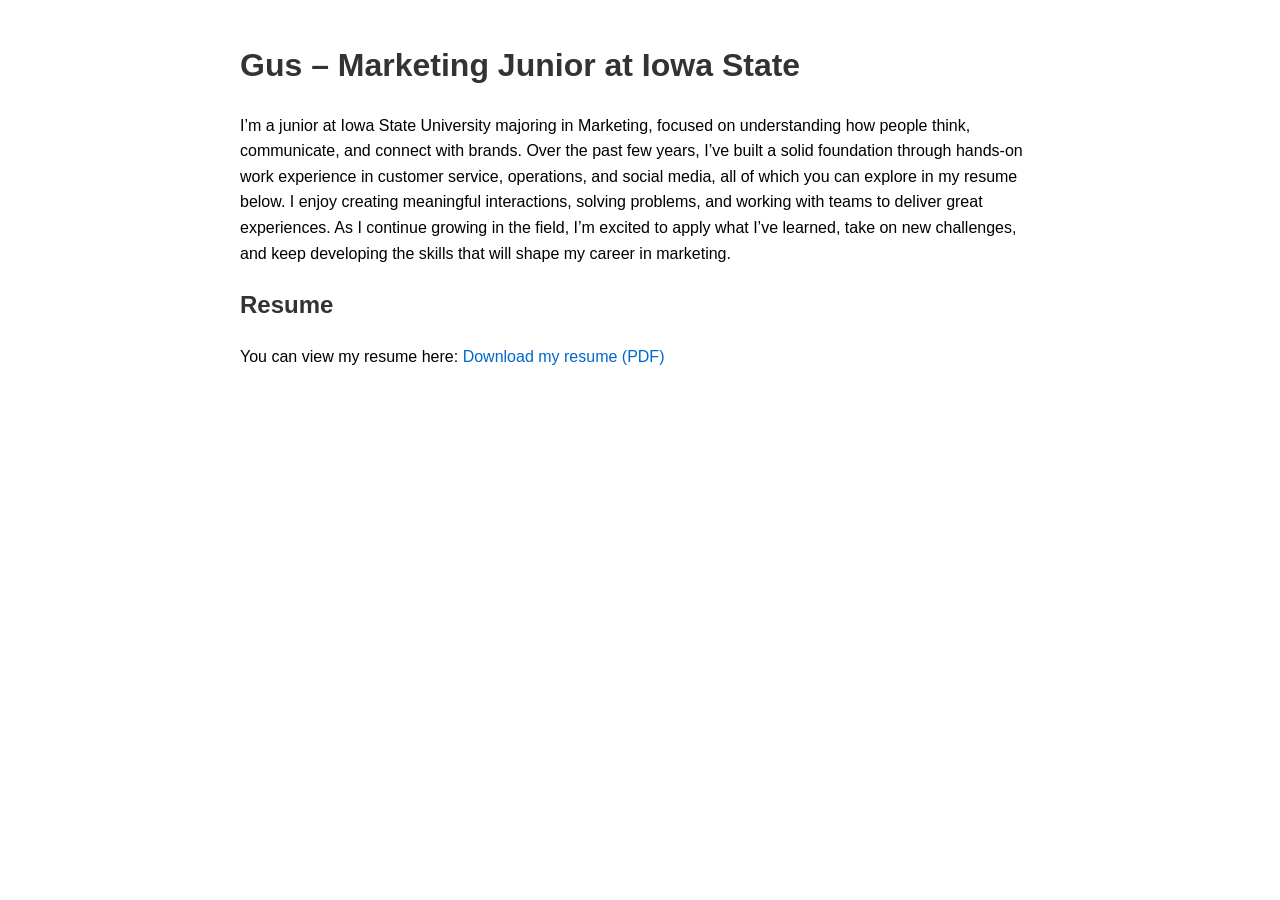
==== index.html @ 8b68fa92 "Create index.html" ====
<!DOCTYPE html>
<html lang="en">
<head>
  <meta charset="UTF-8">
  <title>Gus – Marketing Junior at Iowa State</title>
  <style>
    body {
      font-family: Arial, sans-serif;
      max-width: 800px;
      margin: 40px auto;
      line-height: 1.6;
    }
    h1, h2 {
      color: #333;
    }
    a {
      color: #0066cc;
      text-decoration: none;
    }
    a:hover {
      text-decoration: underline;
    }
  </style>
</head>
<body>
  <h1>Gus – Marketing Junior at Iowa State</h1>

  <p>
    I’m a junior at Iowa State University majoring in Marketing, focused on understanding how people think,
    communicate, and connect with brands. Over the past few years, I’ve built a solid foundation through
    hands-on work experience in customer service, operations, and social media, all of which you can explore
    in my resume below. I enjoy creating meaningful interactions, solving problems, and working with teams to
    deliver great experiences. As I continue growing in the field, I’m excited to apply what I’ve learned,
    take on new challenges, and keep developing the skills that will shape my career in marketing.
  </p>

  <h2>Resume</h2>
  <p>
    You can view my resume here:
    <a href="resume.pdf" target="_blank">Download my resume (PDF)</a>
  </p>
</body>
</html>
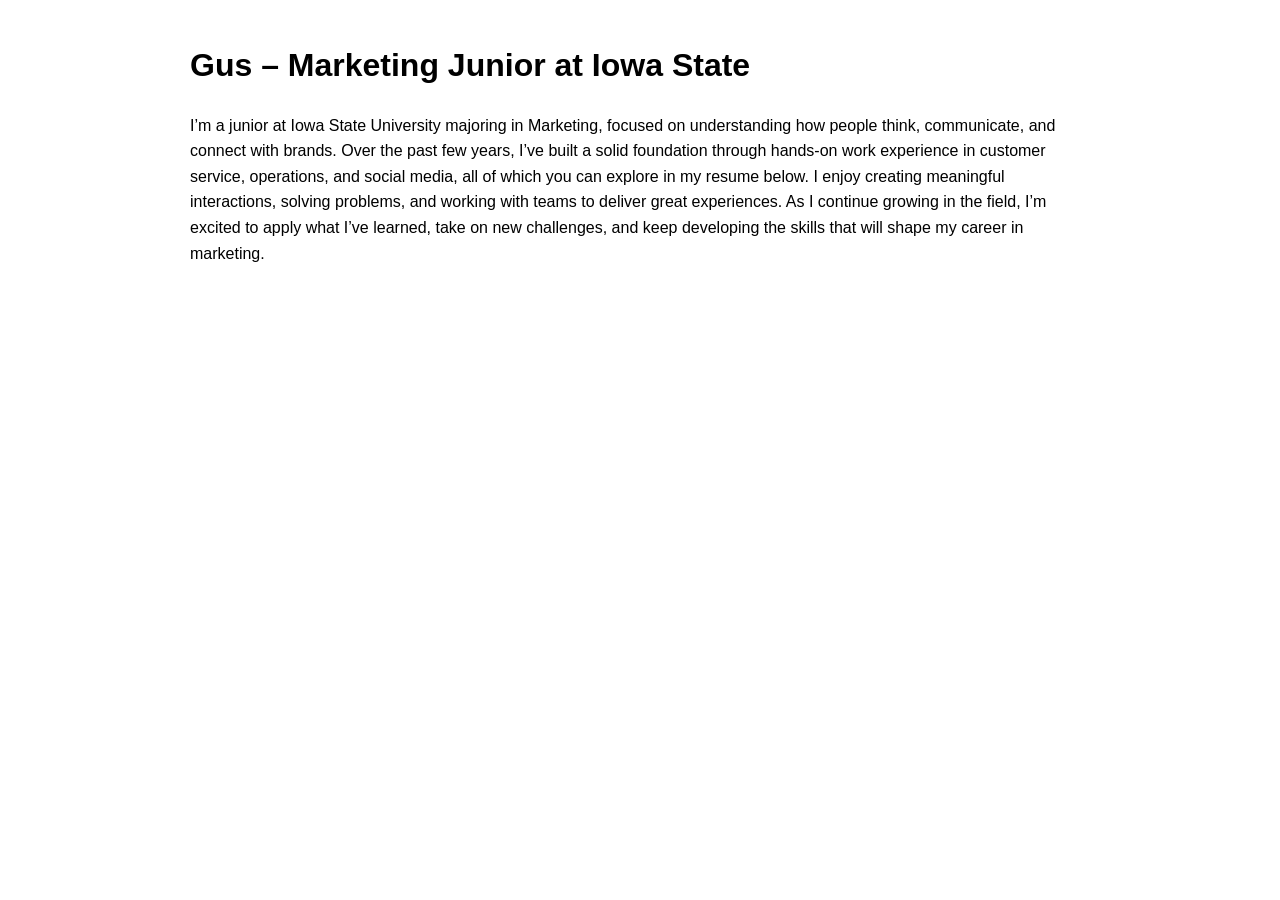
==== commit 9fb8c91e: "Update index.html" ====
--- a/index.html
+++ b/index.html
@@ -3,26 +3,45 @@
 <head>
   <meta charset="UTF-8">
   <title>Gus – Marketing Junior at Iowa State</title>
+
   <style>
     body {
       font-family: Arial, sans-serif;
-      max-width: 800px;
+      max-width: 900px;
       margin: 40px auto;
       line-height: 1.6;
     }
-    h1, h2 {
-      color: #333;
+
+    nav {
+      background: #222;
+      padding: 12px;
+      margin-bottom: 30px;
     }
-    a {
-      color: #0066cc;
+
+    .nav-list {
+      list-style: none;
+      display: flex;
+      gap: 25px;
+      margin: 0;
+      padding: 0;
+    }
+
+    .nav-list a {
+      color: white;
       text-decoration: none;
+      font-size: 18px;
     }
-    a:hover {
+
+    .nav-list a:hover {
       text-decoration: underline;
     }
   </style>
+
+  <script src="navigation.js"></script>
 </head>
+
 <body>
+
   <h1>Gus – Marketing Junior at Iowa State</h1>
 
   <p>
@@ -34,10 +53,5 @@
     take on new challenges, and keep developing the skills that will shape my career in marketing.
   </p>
 
-  <h2>Resume</h2>
-  <p>
-    You can view my resume here:
-    <a href="resume.pdf" target="_blank">Download my resume (PDF)</a>
-  </p>
 </body>
 </html>
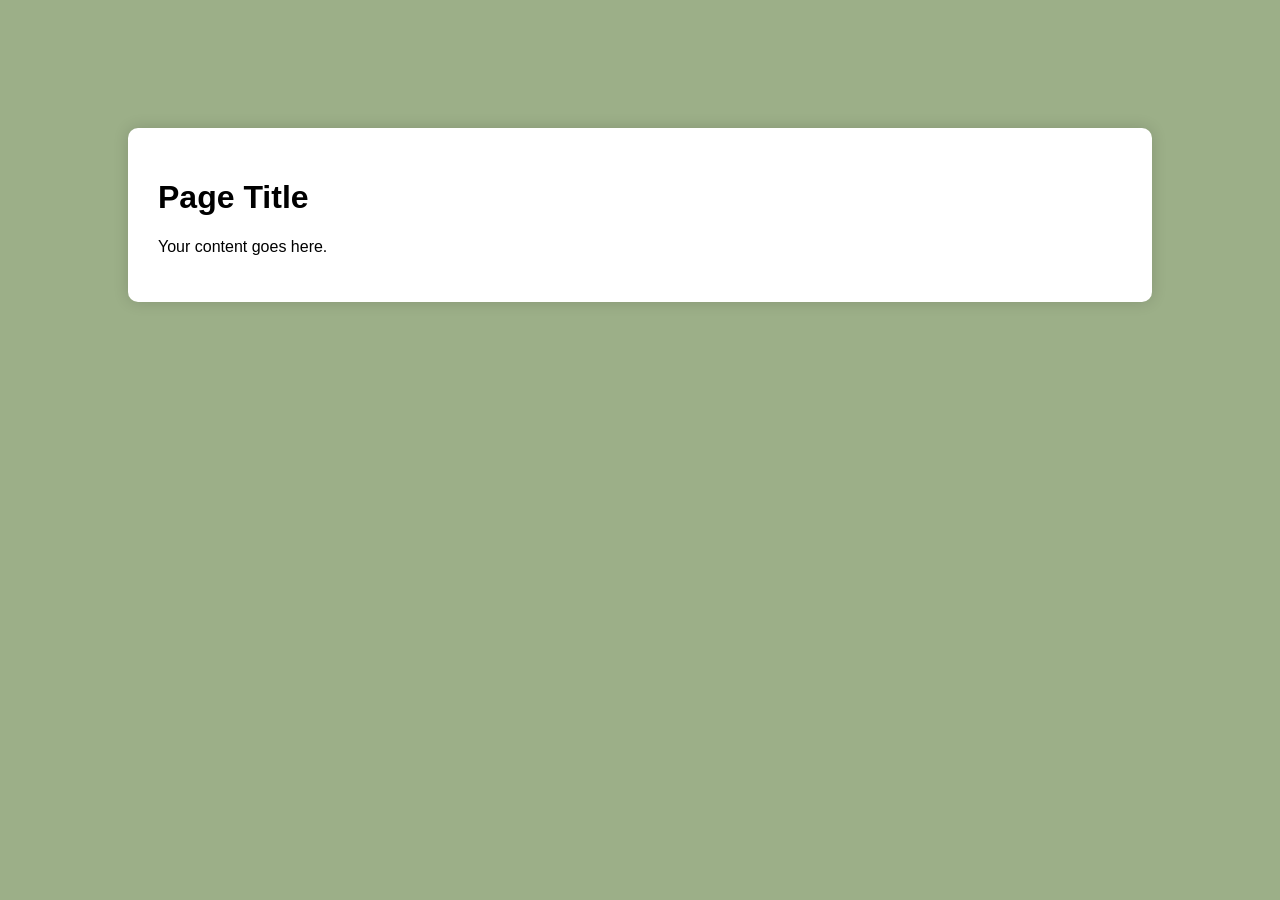
==== commit 74d5c762: "Update index.html" ====
--- a/index.html
+++ b/index.html
@@ -1,57 +1,14 @@
 <!DOCTYPE html>
-<html lang="en">
+<html>
 <head>
-  <meta charset="UTF-8">
-  <title>Gus – Marketing Junior at Iowa State</title>
-
-  <style>
-    body {
-      font-family: Arial, sans-serif;
-      max-width: 900px;
-      margin: 40px auto;
-      line-height: 1.6;
-    }
-
-    nav {
-      background: #222;
-      padding: 12px;
-      margin-bottom: 30px;
-    }
-
-    .nav-list {
-      list-style: none;
-      display: flex;
-      gap: 25px;
-      margin: 0;
-      padding: 0;
-    }
-
-    .nav-list a {
-      color: white;
-      text-decoration: none;
-      font-size: 18px;
-    }
-
-    .nav-list a:hover {
-      text-decoration: underline;
-    }
-  </style>
-
+  <link rel="stylesheet" href="style.css">
   <script src="navigation.js"></script>
 </head>
 
 <body>
-
-  <h1>Gus – Marketing Junior at Iowa State</h1>
-
-  <p>
-    I’m a junior at Iowa State University majoring in Marketing, focused on understanding how people think,
-    communicate, and connect with brands. Over the past few years, I’ve built a solid foundation through
-    hands-on work experience in customer service, operations, and social media, all of which you can explore
-    in my resume below. I enjoy creating meaningful interactions, solving problems, and working with teams to
-    deliver great experiences. As I continue growing in the field, I’m excited to apply what I’ve learned,
-    take on new challenges, and keep developing the skills that will shape my career in marketing.
-  </p>
-
+  <div class="wrapper">
+    <h1>Page Title</h1>
+    <p>Your content goes here.</p>
+  </div>
 </body>
 </html>
--- a/style.css
+++ b/style.css
@@ -0,0 +1,42 @@
+/* Sage green background with centered content */
+body {
+  margin: 0;
+  padding: 0;
+  background-color: #9caf88; /* sage green */
+  font-family: Arial, sans-serif;
+}
+
+/* Content wrapper with 10% margins on all sides */
+.wrapper {
+  margin: 10%;
+  background: white;
+  padding: 30px;
+  border-radius: 10px;
+  box-shadow: 0 0 15px rgba(0,0,0,0.15);
+}
+
+/* Navigation bar styling */
+nav {
+  background: #556b2f; /* darker sage tone */
+  padding: 12px;
+  margin-bottom: 25px;
+  border-radius: 8px;
+}
+
+.nav-list {
+  list-style: none;
+  display: flex;
+  gap: 25px;
+  margin: 0;
+  padding: 0;
+}
+
+.nav-list a {
+  color: white;
+  text-decoration: none;
+  font-size: 18px;
+}
+
+.nav-list a:hover {
+  text-decoration: underline;
+}
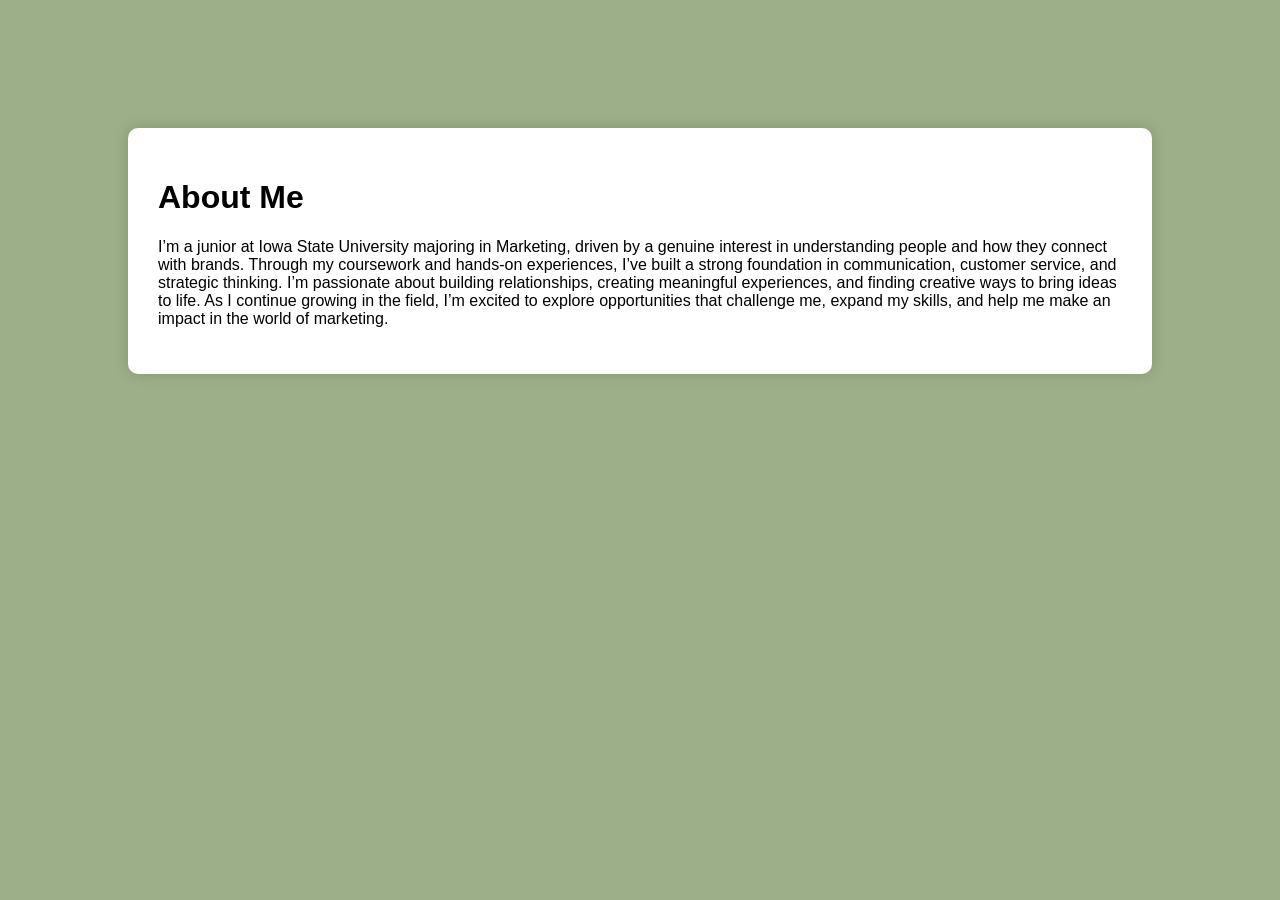
==== commit cbe851be: "Update index.html" ====
--- a/index.html
+++ b/index.html
@@ -7,8 +7,12 @@
 
 <body>
   <div class="wrapper">
-    <h1>Page Title</h1>
-    <p>Your content goes here.</p>
+    <h1>About Me</h1>
+
+    <p>
+      I’m a junior at Iowa State University majoring in Marketing, driven by a genuine interest in understanding people and how they connect with brands. Through my coursework and hands‑on experiences, I’ve built a strong foundation in communication, customer service, and strategic thinking. I’m passionate about building relationships, creating meaningful experiences, and finding creative ways to bring ideas to life. As I continue growing in the field, I’m excited to explore opportunities that challenge me, expand my skills, and help me make an impact in the world of marketing.
+    </p>
+
   </div>
 </body>
 </html>
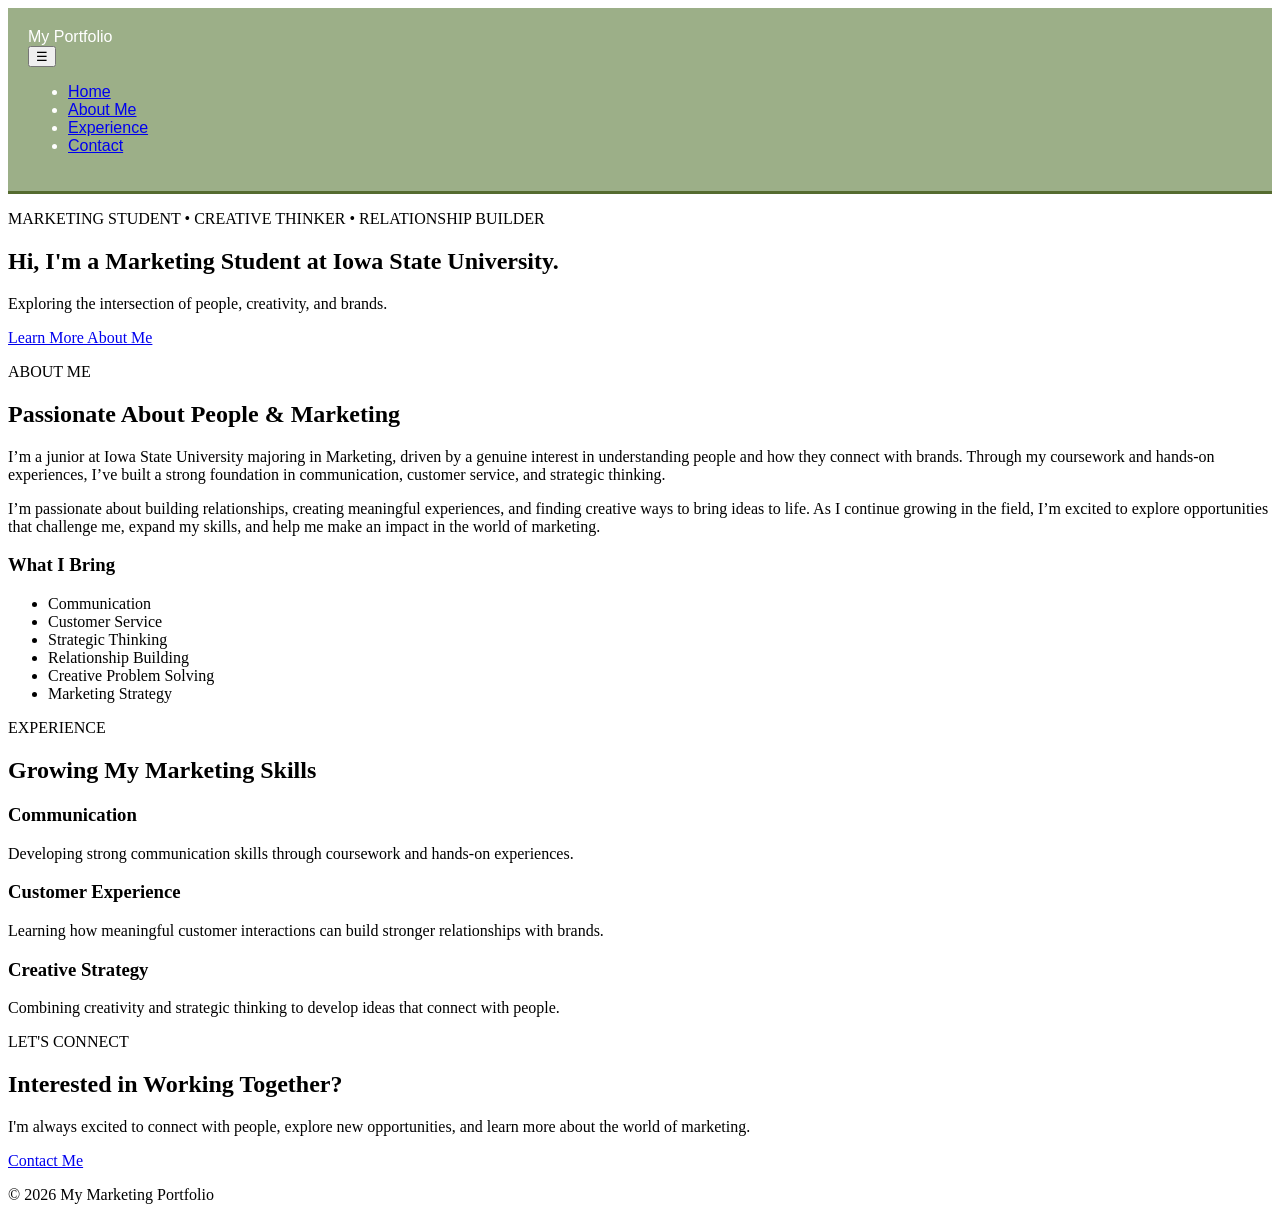
==== commit 5466aa80: "Update index.html" ====
--- a/index.html
+++ b/index.html
@@ -1,18 +1,142 @@
 <!DOCTYPE html>
-<html>
+<html lang="en">
 <head>
-  <link rel="stylesheet" href="style.css">
-  <script src="navigation.js"></script>
+    <meta charset="UTF-8">
+    <meta name="viewport" content="width=device-width, initial-scale=1.0">
+    <title>Marketing Portfolio | Iowa State University</title>
+    <link rel="stylesheet" href="style.css">
 </head>
 
 <body>
-  <div class="wrapper">
-    <h1>About Me</h1>
 
-    <p>
-      I’m a junior at Iowa State University majoring in Marketing, driven by a genuine interest in understanding people and how they connect with brands. Through my coursework and hands‑on experiences, I’ve built a strong foundation in communication, customer service, and strategic thinking. I’m passionate about building relationships, creating meaningful experiences, and finding creative ways to bring ideas to life. As I continue growing in the field, I’m excited to explore opportunities that challenge me, expand my skills, and help me make an impact in the world of marketing.
-    </p>
+    <!-- Navigation -->
+    <header>
+        <nav class="navbar">
+            <div class="logo">My Portfolio</div>
 
-  </div>
+            <button class="menu-toggle" id="menu-toggle" aria-label="Toggle navigation">
+                ☰
+            </button>
+
+            <ul class="nav-links" id="nav-links">
+                <li><a href="#home">Home</a></li>
+                <li><a href="#about">About Me</a></li>
+                <li><a href="#experience">Experience</a></li>
+                <li><a href="#contact">Contact</a></li>
+            </ul>
+        </nav>
+    </header>
+
+    <!-- Hero Section -->
+    <main>
+        <section id="home" class="hero">
+            <div class="hero-content">
+                <p class="intro">MARKETING STUDENT • CREATIVE THINKER • RELATIONSHIP BUILDER</p>
+
+                <h1>Hi, I'm a Marketing Student at Iowa State University.</h1>
+
+                <p class="hero-text">
+                    Exploring the intersection of people, creativity, and brands.
+                </p>
+
+                <a href="#about" class="button">Learn More About Me</a>
+            </div>
+        </section>
+
+        <!-- About Section -->
+        <section id="about" class="about section">
+            <div class="section-heading">
+                <p class="eyebrow">ABOUT ME</p>
+                <h2>Passionate About People & Marketing</h2>
+            </div>
+
+            <div class="about-content">
+                <div class="about-text">
+                    <p>
+                        I’m a junior at Iowa State University majoring in Marketing,
+                        driven by a genuine interest in understanding people and how
+                        they connect with brands. Through my coursework and hands-on
+                        experiences, I’ve built a strong foundation in communication,
+                        customer service, and strategic thinking.
+                    </p>
+
+                    <p>
+                        I’m passionate about building relationships, creating
+                        meaningful experiences, and finding creative ways to bring
+                        ideas to life. As I continue growing in the field, I’m excited
+                        to explore opportunities that challenge me, expand my skills,
+                        and help me make an impact in the world of marketing.
+                    </p>
+                </div>
+
+                <div class="skills">
+                    <h3>What I Bring</h3>
+                    <ul>
+                        <li>Communication</li>
+                        <li>Customer Service</li>
+                        <li>Strategic Thinking</li>
+                        <li>Relationship Building</li>
+                        <li>Creative Problem Solving</li>
+                        <li>Marketing Strategy</li>
+                    </ul>
+                </div>
+            </div>
+        </section>
+
+        <!-- Experience Section -->
+        <section id="experience" class="experience section">
+            <div class="section-heading">
+                <p class="eyebrow">EXPERIENCE</p>
+                <h2>Growing My Marketing Skills</h2>
+            </div>
+
+            <div class="cards">
+                <div class="card">
+                    <h3>Communication</h3>
+                    <p>
+                        Developing strong communication skills through coursework
+                        and hands-on experiences.
+                    </p>
+                </div>
+
+                <div class="card">
+                    <h3>Customer Experience</h3>
+                    <p>
+                        Learning how meaningful customer interactions can build
+                        stronger relationships with brands.
+                    </p>
+                </div>
+
+                <div class="card">
+                    <h3>Creative Strategy</h3>
+                    <p>
+                        Combining creativity and strategic thinking to develop
+                        ideas that connect with people.
+                    </p>
+                </div>
+            </div>
+        </section>
+
+        <!-- Contact Section -->
+        <section id="contact" class="contact section">
+            <p class="eyebrow">LET'S CONNECT</p>
+            <h2>Interested in Working Together?</h2>
+            <p>
+                I'm always excited to connect with people, explore new opportunities,
+                and learn more about the world of marketing.
+            </p>
+
+            <a href="mailto:your-email@example.com" class="button">
+                Contact Me
+            </a>
+        </section>
+    </main>
+
+    <!-- Footer -->
+    <footer>
+        <p>© 2026 My Marketing Portfolio</p>
+    </footer>
+
+    <script src="script.js"></script>
 </body>
 </html>
--- a/style.css
+++ b/style.css
@@ -1,42 +1,54 @@
-/* Sage green background with centered content */
-body {
-  margin: 0;
-  padding: 0;
+/* Header and navigation styling */
+header {
   background-color: #9caf88; /* sage green */
+  color: #fff;
+  padding: 20px;
+  border-bottom: 3px solid #556b2f;
   font-family: Arial, sans-serif;
 }
 
-/* Content wrapper with 10% margins on all sides */
-.wrapper {
-  margin: 10%;
-  background: white;
-  padding: 30px;
-  border-radius: 10px;
-  box-shadow: 0 0 15px rgba(0,0,0,0.15);
+.top-bar {
+  display: flex;
+  justify-content: space-between;
+  align-items: center;
+  margin-bottom: 15px;
 }
 
-/* Navigation bar styling */
-nav {
-  background: #556b2f; /* darker sage tone */
-  padding: 12px;
-  margin-bottom: 25px;
-  border-radius: 8px;
+.logo img {
+  height: 60px;
 }
 
-.nav-list {
+.site-info {
+  font-size: 14px;
+  color: #333;
+  max-width: 60%;
+  background-color: #f5f5f5;
+  padding: 10px;
+  border-radius: 6px;
+}
+
+.primary-nav ul,
+.secondary-nav ul {
   list-style: none;
   display: flex;
   gap: 25px;
   margin: 0;
   padding: 0;
+  justify-content: center;
 }
 
-.nav-list a {
+.primary-nav a,
+.secondary-nav a {
+  text-decoration: none;
   color: white;
-  text-decoration: none;
-  font-size: 18px;
+  font-weight: bold;
+  background-color: #556b2f;
+  padding: 8px 14px;
+  border-radius: 5px;
+  transition: background-color 0.3s ease;
 }
 
-.nav-list a:hover {
-  text-decoration: underline;
+.primary-nav a:hover,
+.secondary-nav a:hover {
+  background-color: #6b8e23;
 }
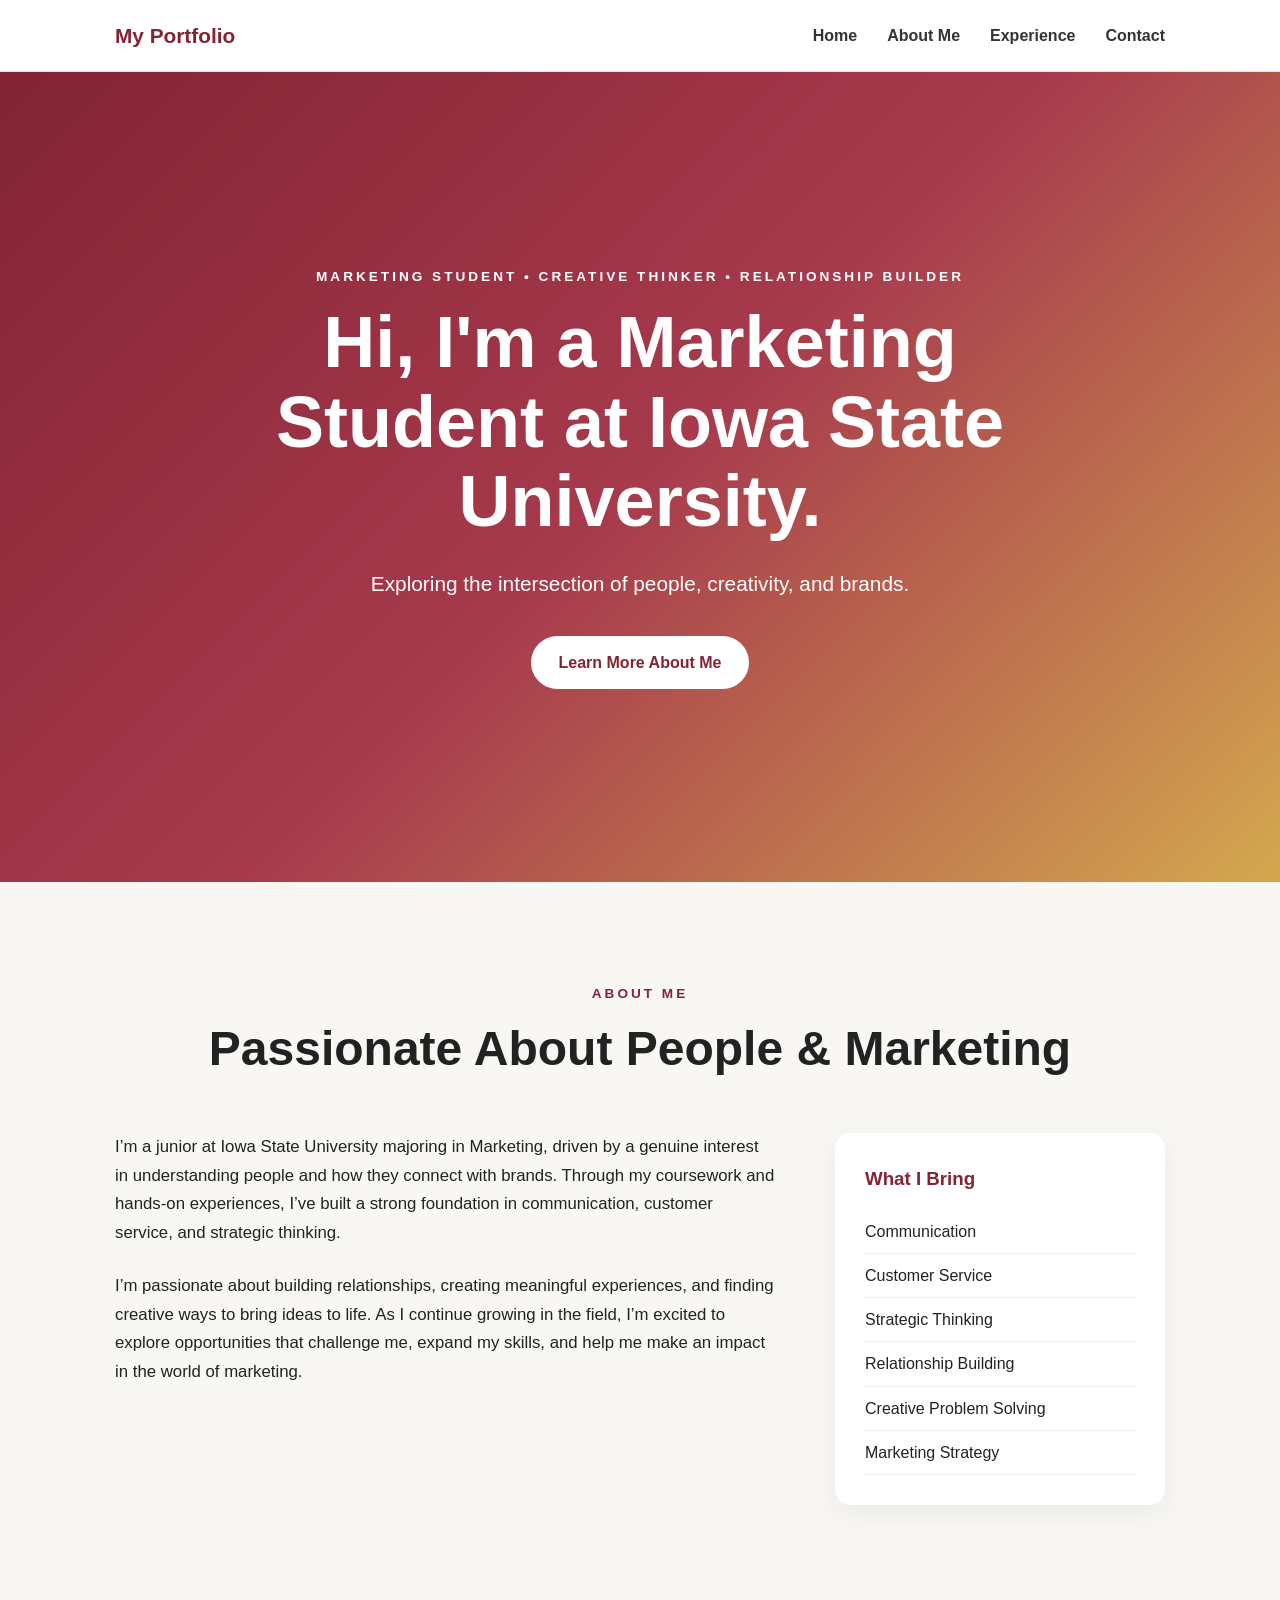
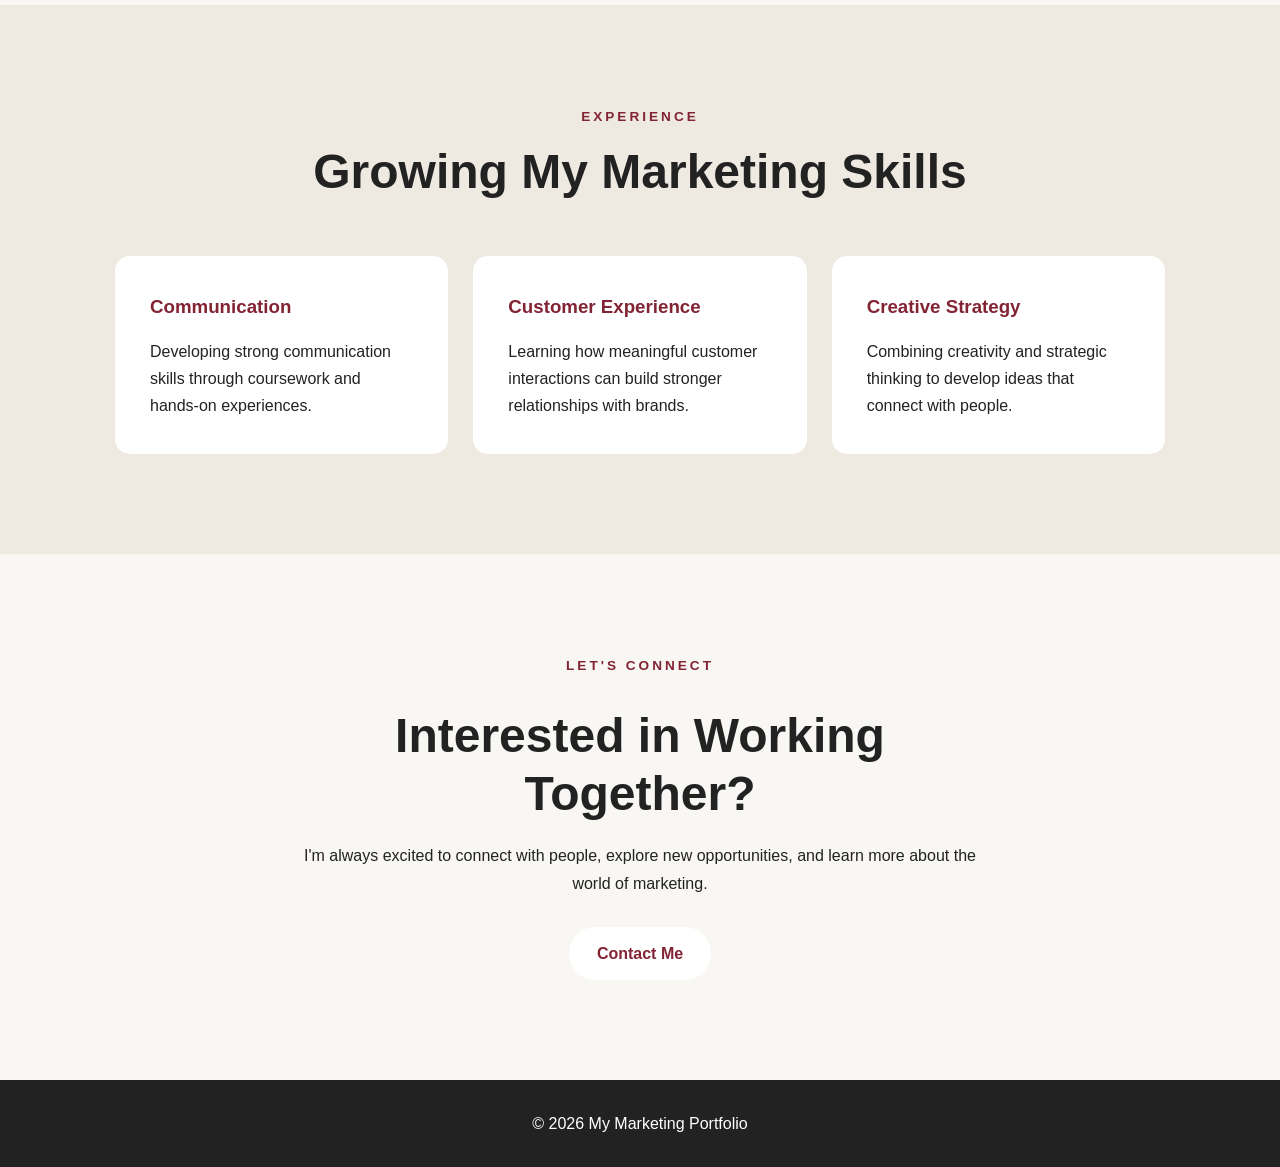
==== commit 7cb7ecd6: "Update index.html" ====
--- a/index.html
+++ b/index.html
@@ -3,7 +3,7 @@
 <head>
     <meta charset="UTF-8">
     <meta name="viewport" content="width=device-width, initial-scale=1.0">
-    <title>Marketing Portfolio | Iowa State University</title>
+    <title>Marketing Portfolio | Iowa State University | Gus Burns</title>
     <link rel="stylesheet" href="style.css">
 </head>
 
--- a/style.css
+++ b/style.css
@@ -1,54 +1,274 @@
-/* Header and navigation styling */
+/* General Styles */
+* {
+    margin: 0;
+    padding: 0;
+    box-sizing: border-box;
+}
+
+html {
+    scroll-behavior: smooth;
+}
+
+body {
+    font-family: Arial, Helvetica, sans-serif;
+    color: #222;
+    background-color: #f8f7f4;
+    line-height: 1.7;
+}
+
+/* Navigation */
 header {
-  background-color: #9caf88; /* sage green */
-  color: #fff;
-  padding: 20px;
-  border-bottom: 3px solid #556b2f;
-  font-family: Arial, sans-serif;
-}
-
-.top-bar {
-  display: flex;
-  justify-content: space-between;
-  align-items: center;
-  margin-bottom: 15px;
-}
-
-.logo img {
-  height: 60px;
-}
-
-.site-info {
-  font-size: 14px;
-  color: #333;
-  max-width: 60%;
-  background-color: #f5f5f5;
-  padding: 10px;
-  border-radius: 6px;
-}
-
-.primary-nav ul,
-.secondary-nav ul {
-  list-style: none;
-  display: flex;
-  gap: 25px;
-  margin: 0;
-  padding: 0;
-  justify-content: center;
-}
-
-.primary-nav a,
-.secondary-nav a {
-  text-decoration: none;
-  color: white;
-  font-weight: bold;
-  background-color: #556b2f;
-  padding: 8px 14px;
-  border-radius: 5px;
-  transition: background-color 0.3s ease;
-}
-
-.primary-nav a:hover,
-.secondary-nav a:hover {
-  background-color: #6b8e23;
-}
+    position: sticky;
+    top: 0;
+    z-index: 1000;
+    background-color: #ffffff;
+    border-bottom: 1px solid #e5e5e5;
+}
+
+.navbar {
+    max-width: 1100px;
+    margin: auto;
+    padding: 18px 25px;
+    display: flex;
+    align-items: center;
+    justify-content: space-between;
+}
+
+.logo {
+    font-size: 1.3rem;
+    font-weight: bold;
+    color: #822433;
+}
+
+.nav-links {
+    display: flex;
+    list-style: none;
+    gap: 30px;
+}
+
+.nav-links a {
+    text-decoration: none;
+    color: #333;
+    font-weight: 600;
+    transition: color 0.3s ease;
+}
+
+.nav-links a:hover {
+    color: #822433;
+}
+
+.menu-toggle {
+    display: none;
+    border: none;
+    background: none;
+    font-size: 1.8rem;
+    cursor: pointer;
+}
+
+/* Hero */
+.hero {
+    min-height: 90vh;
+    display: flex;
+    align-items: center;
+    justify-content: center;
+    text-align: center;
+    padding: 80px 25px;
+    background: linear-gradient(
+        135deg,
+        #822433 0%,
+        #a73a4d 50%,
+        #d4a84f 100%
+    );
+    color: white;
+}
+
+.hero-content {
+    max-width: 800px;
+}
+
+.intro,
+.eyebrow {
+    font-size: 0.85rem;
+    letter-spacing: 3px;
+    font-weight: bold;
+    margin-bottom: 15px;
+}
+
+.hero h1 {
+    font-size: clamp(2.5rem, 6vw, 4.5rem);
+    line-height: 1.1;
+    margin-bottom: 25px;
+}
+
+.hero-text {
+    font-size: 1.3rem;
+    margin-bottom: 35px;
+}
+
+/* Buttons */
+.button {
+    display: inline-block;
+    padding: 13px 28px;
+    background-color: white;
+    color: #822433;
+    text-decoration: none;
+    border-radius: 30px;
+    font-weight: bold;
+    transition: all 0.3s ease;
+}
+
+.button:hover {
+    transform: translateY(-3px);
+    box-shadow: 0 8px 20px rgba(0, 0, 0, 0.2);
+}
+
+/* Sections */
+.section {
+    max-width: 1100px;
+    margin: auto;
+    padding: 100px 25px;
+}
+
+.section-heading {
+    text-align: center;
+    margin-bottom: 55px;
+}
+
+.eyebrow {
+    color: #822433;
+}
+
+h2 {
+    font-size: clamp(2rem, 4vw, 3rem);
+    line-height: 1.2;
+}
+
+/* About */
+.about-content {
+    display: grid;
+    grid-template-columns: 2fr 1fr;
+    gap: 60px;
+    align-items: start;
+}
+
+.about-text p {
+    margin-bottom: 25px;
+    font-size: 1.05rem;
+}
+
+.skills {
+    background-color: white;
+    padding: 30px;
+    border-radius: 15px;
+    box-shadow: 0 8px 30px rgba(0, 0, 0, 0.06);
+}
+
+.skills h3 {
+    color: #822433;
+    margin-bottom: 15px;
+}
+
+.skills ul {
+    list-style: none;
+}
+
+.skills li {
+    padding: 8px 0;
+    border-bottom: 1px solid #eee;
+}
+
+/* Experience */
+.experience {
+    background-color: #eeeae2;
+    max-width: none;
+    padding-left: max(25px, calc((100% - 1050px) / 2));
+    padding-right: max(25px, calc((100% - 1050px) / 2));
+}
+
+.cards {
+    display: grid;
+    grid-template-columns: repeat(3, 1fr);
+    gap: 25px;
+}
+
+.card {
+    background-color: white;
+    padding: 35px;
+    border-radius: 15px;
+    transition: transform 0.3s ease, box-shadow 0.3s ease;
+}
+
+.card:hover {
+    transform: translateY(-7px);
+    box-shadow: 0 12px 30px rgba(0, 0, 0, 0.1);
+}
+
+.card h3 {
+    color: #822433;
+    margin-bottom: 15px;
+}
+
+/* Contact */
+.contact {
+    text-align: center;
+    max-width: 750px;
+}
+
+.contact h2 {
+    margin-bottom: 20px;
+}
+
+.contact p {
+    margin-bottom: 30px;
+}
+
+/* Footer */
+footer {
+    text-align: center;
+    padding: 30px;
+    background-color: #222;
+    color: white;
+}
+
+/* Mobile Navigation */
+@media (max-width: 768px) {
+    .menu-toggle {
+        display: block;
+        color: #822433;
+    }
+
+    .nav-links {
+        display: none;
+        position: absolute;
+        top: 70px;
+        left: 0;
+        width: 100%;
+        background-color: white;
+        flex-direction: column;
+        gap: 0;
+        text-align: center;
+        box-shadow: 0 5px 10px rgba(0, 0, 0, 0.1);
+    }
+
+    .nav-links.active {
+        display: flex;
+    }
+
+    .nav-links li {
+        border-bottom: 1px solid #eee;
+    }
+
+    .nav-links a {
+        display: block;
+        padding: 15px;
+    }
+
+    .about-content {
+        grid-template-columns: 1fr;
+        gap: 35px;
+    }
+
+    .cards {
+        grid-template-columns: 1fr;
+    }
+}
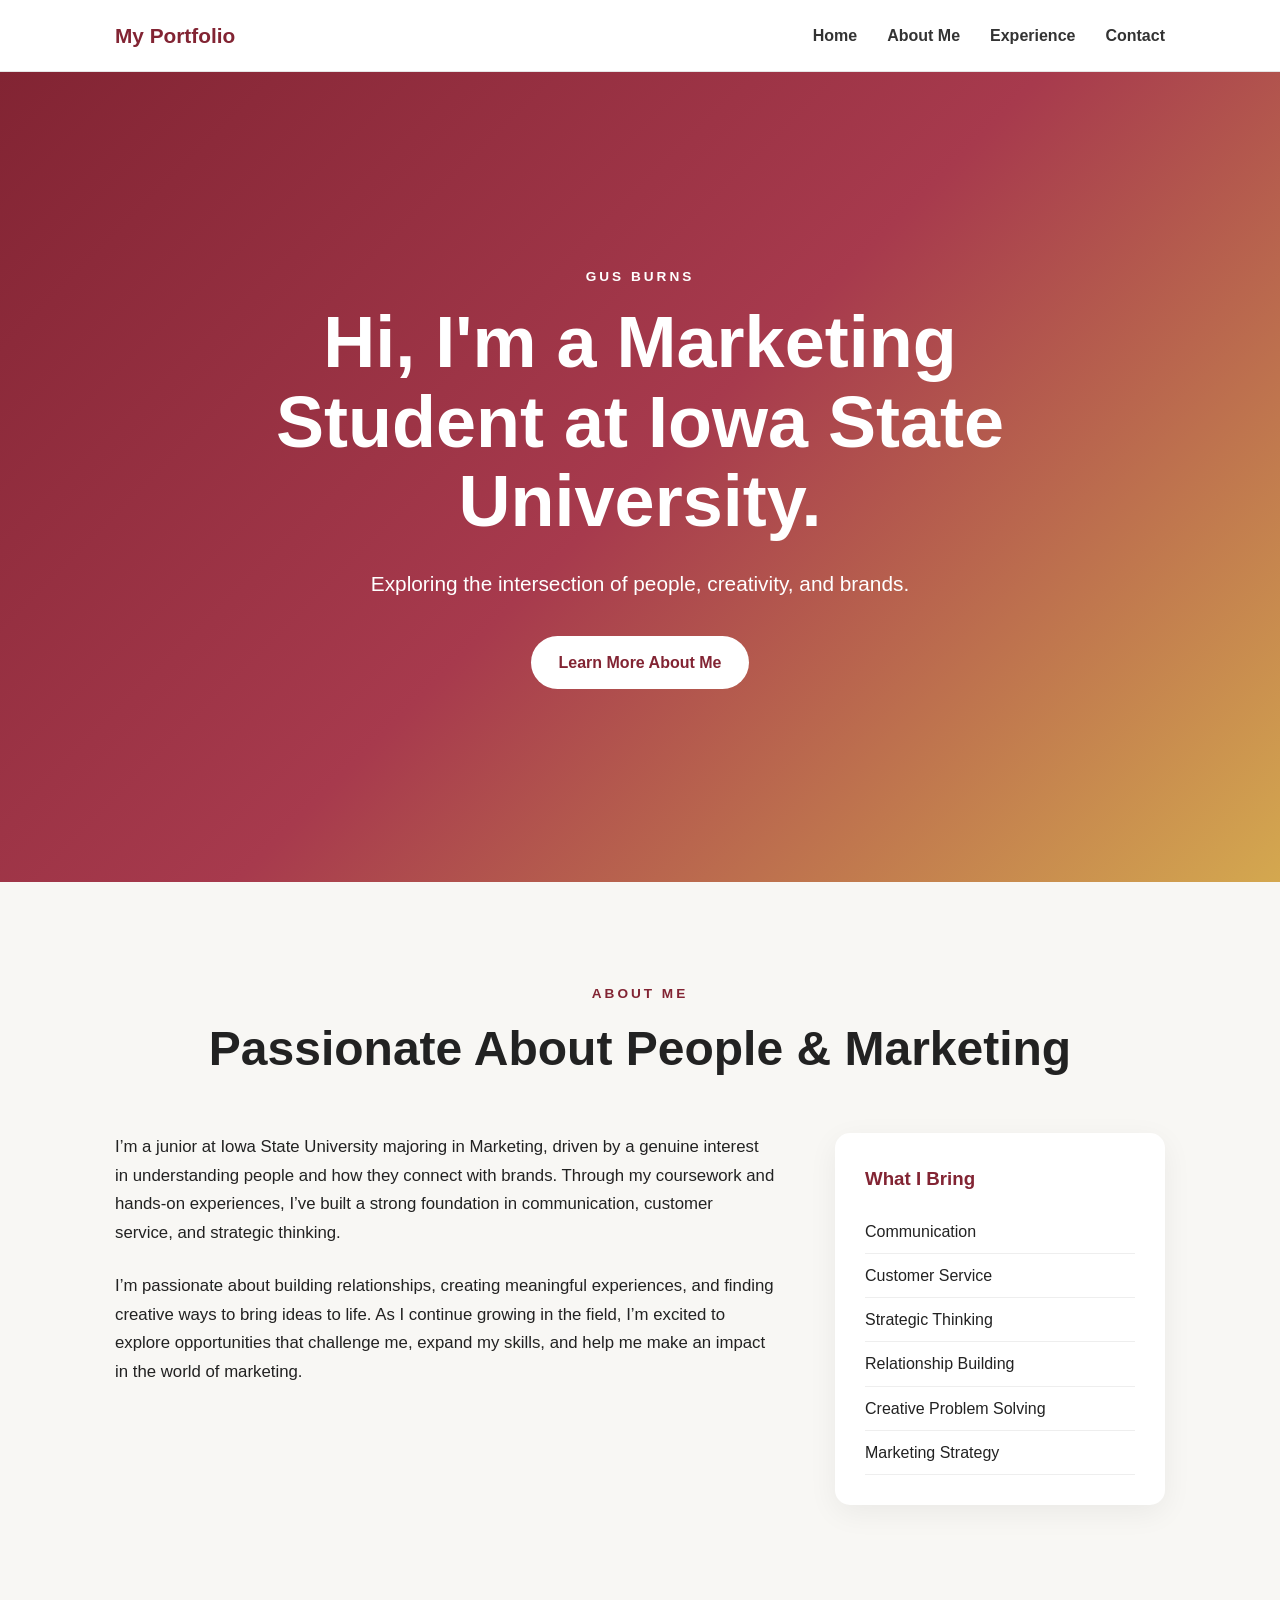
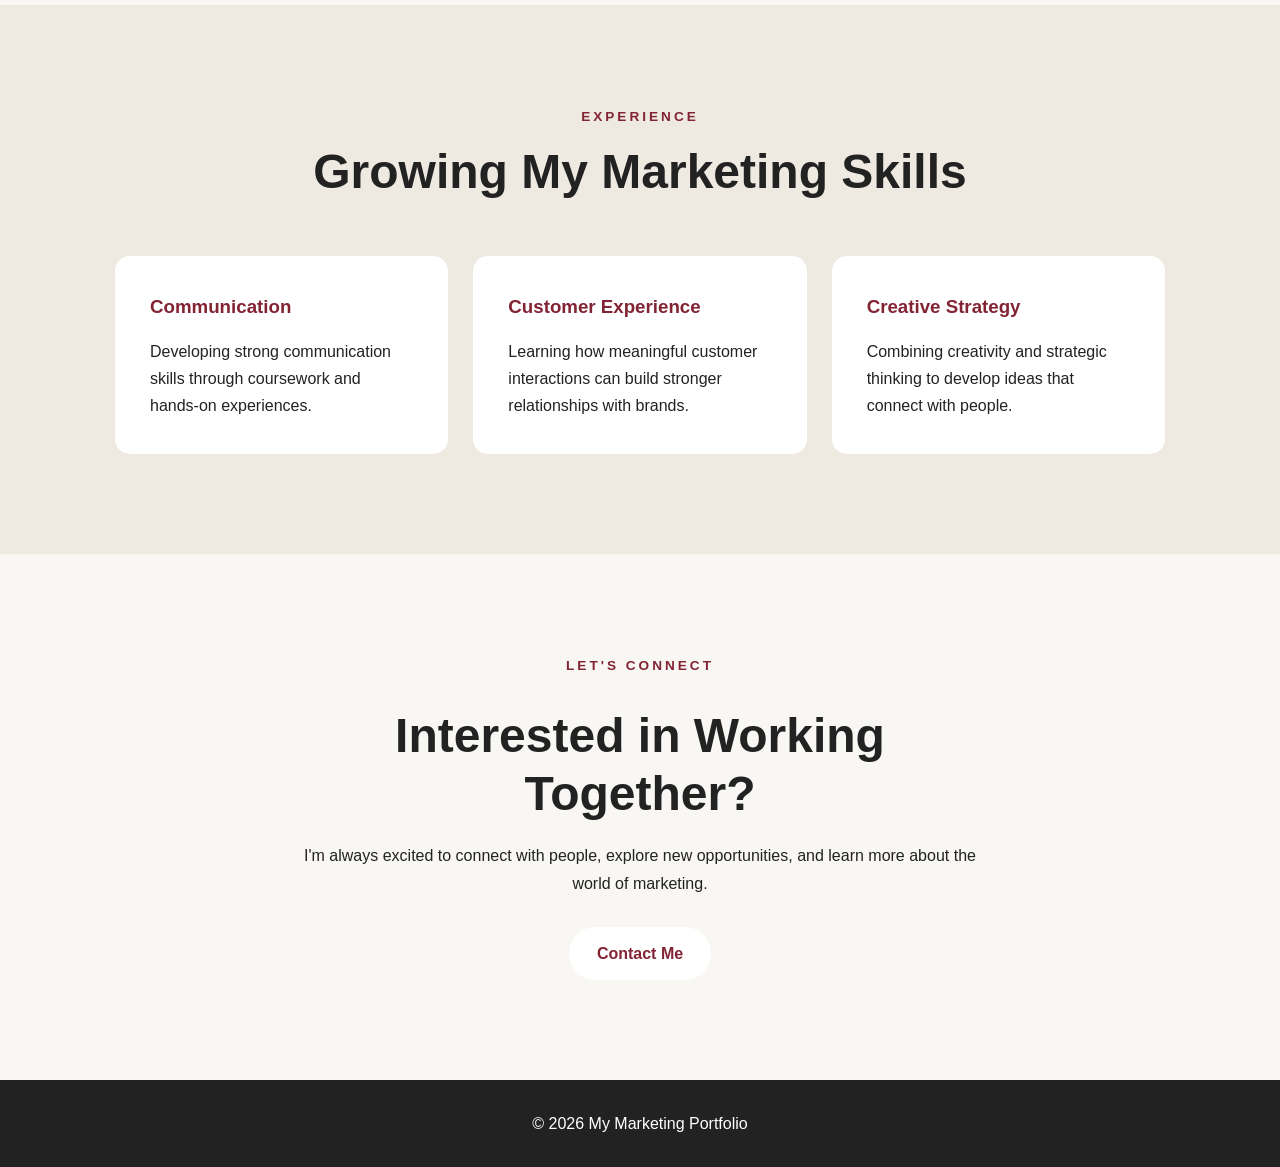
==== commit 5018dd72: "Update index.html" ====
--- a/index.html
+++ b/index.html
@@ -31,7 +31,7 @@
     <main>
         <section id="home" class="hero">
             <div class="hero-content">
-                <p class="intro">MARKETING STUDENT • CREATIVE THINKER • RELATIONSHIP BUILDER</p>
+                <p class="intro">GUS BURNS</p>
 
                 <h1>Hi, I'm a Marketing Student at Iowa State University.</h1>
 
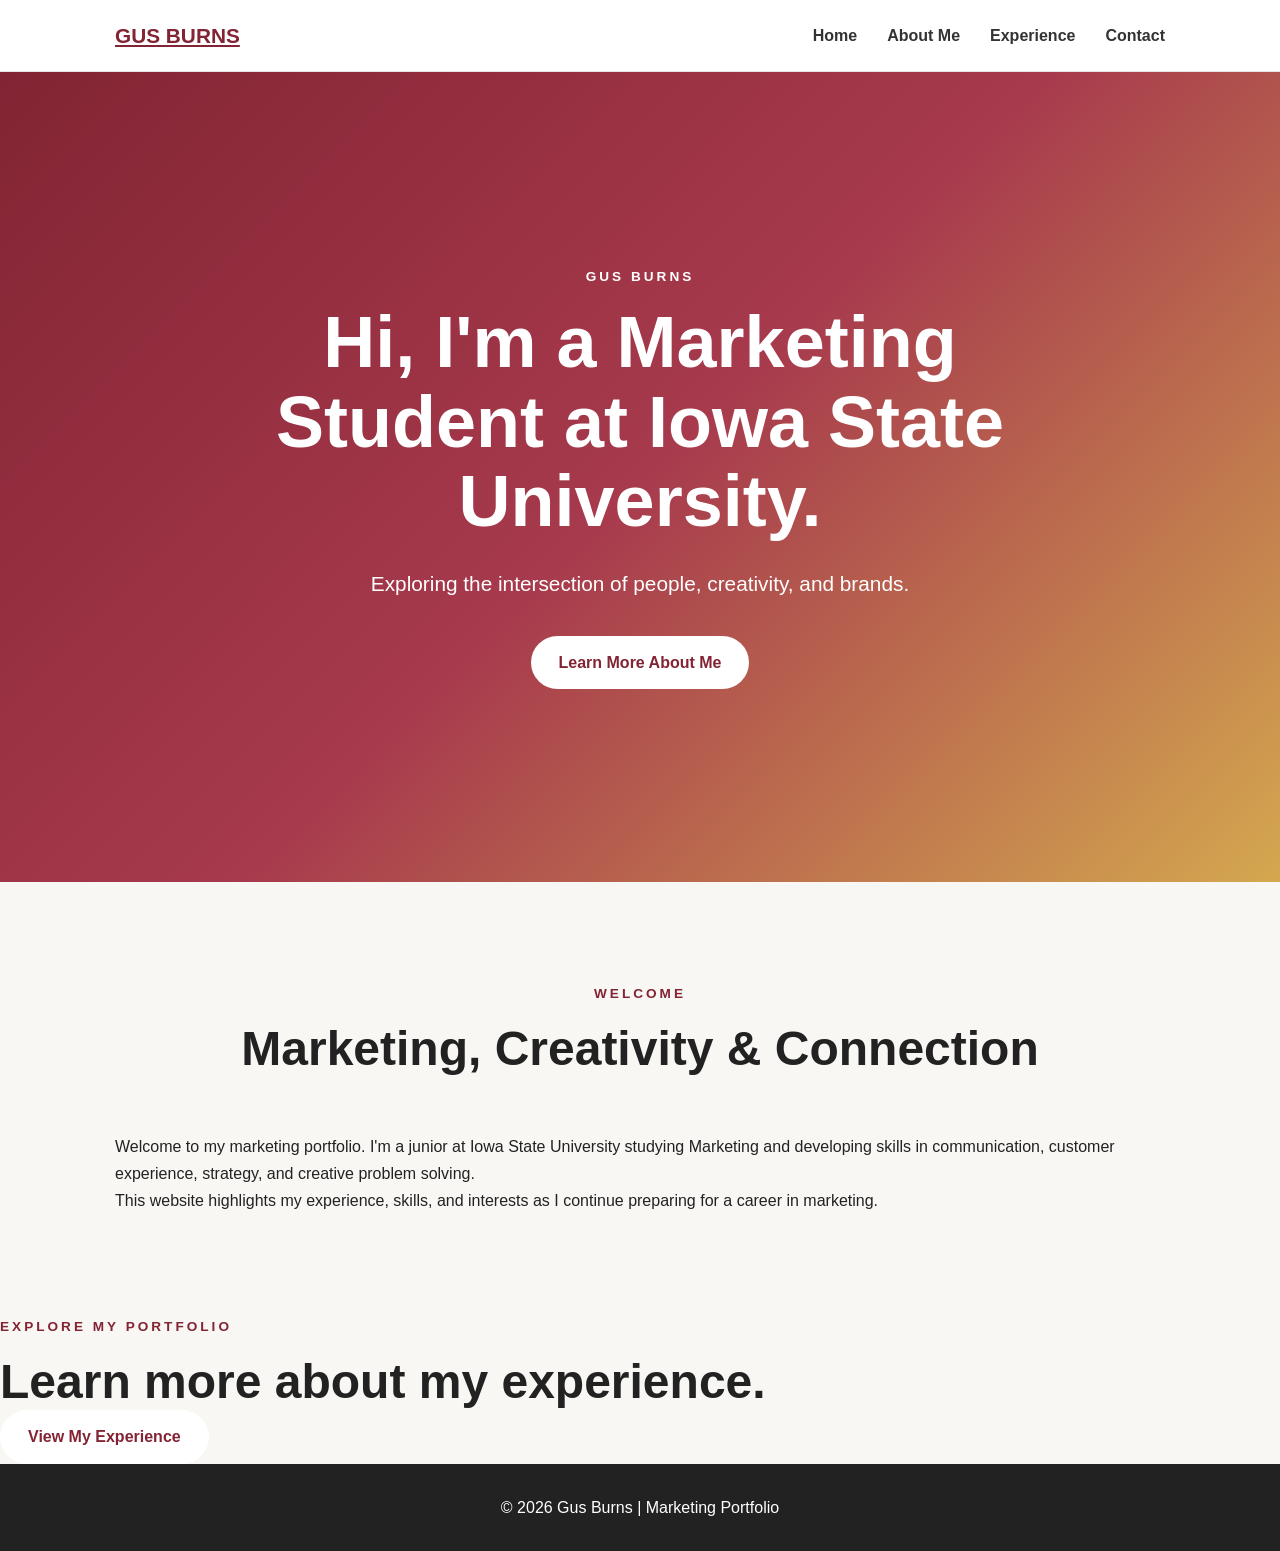
==== commit 464dfb21: "Update index.html" ====
--- a/index.html
+++ b/index.html
@@ -1,142 +1,95 @@
 <!DOCTYPE html>
 <html lang="en">
+
 <head>
     <meta charset="UTF-8">
     <meta name="viewport" content="width=device-width, initial-scale=1.0">
-    <title>Marketing Portfolio | Iowa State University | Gus Burns</title>
+
+    <title>Gus Burns | Marketing Portfolio</title>
+
     <link rel="stylesheet" href="style.css">
 </head>
 
 <body>
 
-    <!-- Navigation -->
-    <header>
-        <nav class="navbar">
-            <div class="logo">My Portfolio</div>
+    <!-- Navigation is loaded by nav.js -->
+    <div id="site-nav"></div>
 
-            <button class="menu-toggle" id="menu-toggle" aria-label="Toggle navigation">
-                ☰
-            </button>
+    <main>
 
-            <ul class="nav-links" id="nav-links">
-                <li><a href="#home">Home</a></li>
-                <li><a href="#about">About Me</a></li>
-                <li><a href="#experience">Experience</a></li>
-                <li><a href="#contact">Contact</a></li>
-            </ul>
-        </nav>
-    </header>
+        <!-- Hero -->
+        <section class="hero">
+            <div class="hero-content">
 
-    <!-- Hero Section -->
-    <main>
-        <section id="home" class="hero">
-            <div class="hero-content">
                 <p class="intro">GUS BURNS</p>
 
-                <h1>Hi, I'm a Marketing Student at Iowa State University.</h1>
+                <h1>
+                    Hi, I'm a Marketing Student at Iowa State University.
+                </h1>
 
                 <p class="hero-text">
                     Exploring the intersection of people, creativity, and brands.
                 </p>
 
-                <a href="#about" class="button">Learn More About Me</a>
+                <a href="about.html" class="button">
+                    Learn More About Me
+                </a>
+
             </div>
         </section>
 
-        <!-- About Section -->
-        <section id="about" class="about section">
+        <!-- Introduction -->
+        <section class="section">
             <div class="section-heading">
-                <p class="eyebrow">ABOUT ME</p>
-                <h2>Passionate About People & Marketing</h2>
+
+                <p class="eyebrow">WELCOME</p>
+
+                <h2>
+                    Marketing, Creativity & Connection
+                </h2>
+
             </div>
 
-            <div class="about-content">
-                <div class="about-text">
-                    <p>
-                        I’m a junior at Iowa State University majoring in Marketing,
-                        driven by a genuine interest in understanding people and how
-                        they connect with brands. Through my coursework and hands-on
-                        experiences, I’ve built a strong foundation in communication,
-                        customer service, and strategic thinking.
-                    </p>
+            <div class="home-content">
 
-                    <p>
-                        I’m passionate about building relationships, creating
-                        meaningful experiences, and finding creative ways to bring
-                        ideas to life. As I continue growing in the field, I’m excited
-                        to explore opportunities that challenge me, expand my skills,
-                        and help me make an impact in the world of marketing.
-                    </p>
-                </div>
+                <p>
+                    Welcome to my marketing portfolio. I'm a junior at Iowa
+                    State University studying Marketing and developing skills
+                    in communication, customer experience, strategy, and
+                    creative problem solving.
+                </p>
 
-                <div class="skills">
-                    <h3>What I Bring</h3>
-                    <ul>
-                        <li>Communication</li>
-                        <li>Customer Service</li>
-                        <li>Strategic Thinking</li>
-                        <li>Relationship Building</li>
-                        <li>Creative Problem Solving</li>
-                        <li>Marketing Strategy</li>
-                    </ul>
-                </div>
+                <p>
+                    This website highlights my experience, skills, and interests
+                    as I continue preparing for a career in marketing.
+                </p>
+
             </div>
         </section>
 
-        <!-- Experience Section -->
-        <section id="experience" class="experience section">
-            <div class="section-heading">
-                <p class="eyebrow">EXPERIENCE</p>
-                <h2>Growing My Marketing Skills</h2>
-            </div>
+        <!-- Call to action -->
+        <section class="cta-section">
 
-            <div class="cards">
-                <div class="card">
-                    <h3>Communication</h3>
-                    <p>
-                        Developing strong communication skills through coursework
-                        and hands-on experiences.
-                    </p>
-                </div>
+            <p class="eyebrow">EXPLORE MY PORTFOLIO</p>
 
-                <div class="card">
-                    <h3>Customer Experience</h3>
-                    <p>
-                        Learning how meaningful customer interactions can build
-                        stronger relationships with brands.
-                    </p>
-                </div>
+            <h2>
+                Learn more about my experience.
+            </h2>
 
-                <div class="card">
-                    <h3>Creative Strategy</h3>
-                    <p>
-                        Combining creativity and strategic thinking to develop
-                        ideas that connect with people.
-                    </p>
-                </div>
-            </div>
+            <a href="experience.html" class="button">
+                View My Experience
+            </a>
+
         </section>
 
-        <!-- Contact Section -->
-        <section id="contact" class="contact section">
-            <p class="eyebrow">LET'S CONNECT</p>
-            <h2>Interested in Working Together?</h2>
-            <p>
-                I'm always excited to connect with people, explore new opportunities,
-                and learn more about the world of marketing.
-            </p>
-
-            <a href="mailto:your-email@example.com" class="button">
-                Contact Me
-            </a>
-        </section>
     </main>
 
-    <!-- Footer -->
     <footer>
-        <p>© 2026 My Marketing Portfolio</p>
+        <p>© 2026 Gus Burns | Marketing Portfolio</p>
     </footer>
 
-    <script src="script.js"></script>
+    <script src="nav.js"></script>
+
 </body>
+
 </html>
